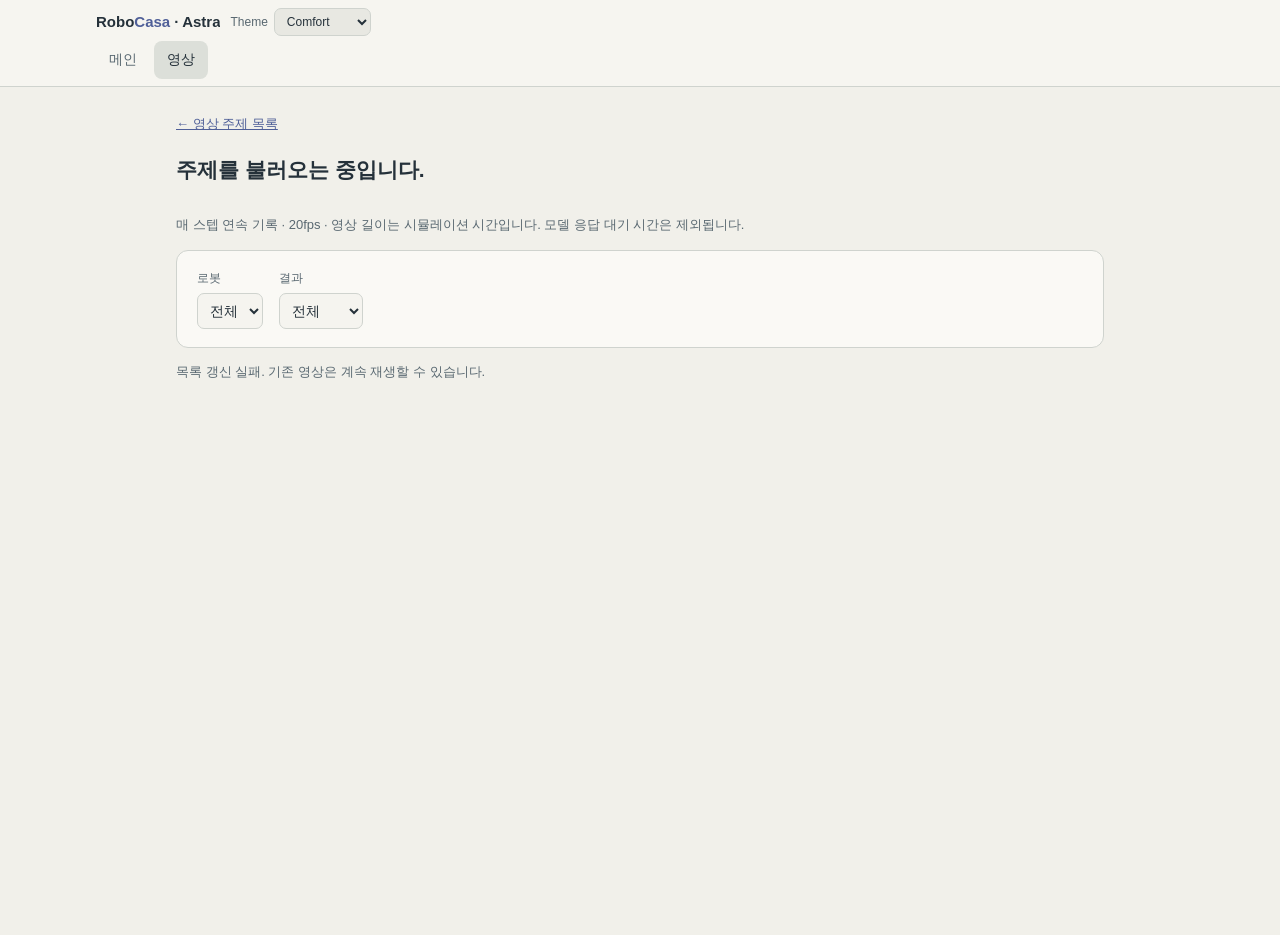
==== status-page/topic.html @ 716814c4 "Organize videos by topic with multi-recording detail pages" ====
<!DOCTYPE html>
<html lang="ko">
<head>
<meta charset="utf-8">
<meta name="viewport" content="width=device-width, initial-scale=1">
<title>RoboCasa · Astra | 영상 주제</title>
<link rel="stylesheet" href="assets/site.css">
<link rel="stylesheet" href="style.css">
<script src="assets/theme.js"></script>
</head>
<body>
<a class="skip" href="#content">본문으로 이동</a>
<header>
  <nav class="nav">
    <div class="brand">Robo<span>Casa</span> · Astra</div>
    <div class="nav-tabs" aria-label="페이지 탭"><a href="index.html">메인</a><a href="videos.html" class="active" aria-current="page">영상</a></div>
  </nav>
</header>
<main id="content" class="wrap" aria-label="주제별 영상 페이지">
<a class="back-link" href="videos.html">← 영상 주제 목록</a>
<h1 id="topic-title">주제를 불러오는 중입니다.</h1>
<p id="topic-description"></p>
<div id="topic-meta" class="topic-meta"></div>
<div id="topic-tags" class="tags"></div>
<p class="dim">매 스텝 연속 기록 · 20fps · 영상 길이는 시뮬레이션 시간입니다. 모델 응답 대기 시간은 제외됩니다.</p>
<div class="card filters"><label>로봇 <select id="detail-robot"><option value="">전체</option></select></label><label>결과 <select id="detail-status"><option value="">전체</option><option>진행 중</option><option>성공</option><option>미성공</option><option>오류</option></select></label></div>
<p id="detail-count" class="dim" aria-live="polite"></p>
<div id="video-list" class="topic-videos"></div>
<script src="assets/topics.js"></script>
<script src="assets/topic.js"></script>
</main>
</body>
</html>
---- status-page/assets/site.css ----
@import url("theme.css");
  *{box-sizing:border-box}
  body{margin:0;background:var(--bg);color:var(--tx);font:15px/1.55 -apple-system,BlinkMacSystemFont,"Segoe UI",Roboto,sans-serif;overflow-x:hidden}
  /* top bar */
  header{position:sticky;top:0;z-index:10;background:var(--header);border-bottom:1px solid var(--bd);backdrop-filter:blur(6px)}
  .nav{max-width:1120px;margin:0 auto;display:grid;grid-template-columns:auto minmax(0,1fr) auto auto;align-items:center;gap:8px;padding:0 16px;height:52px}
  .brand{font-weight:700;font-size:15px;margin-right:6px;white-space:nowrap}
  .brand span{color:var(--acc)}
  .nav-tabs{display:flex;align-items:center;gap:4px;min-width:0;white-space:nowrap}
  .nav button{background:none;border:none;color:var(--dim);font:inherit;font-size:14px;padding:8px 13px;border-radius:8px;cursor:pointer}
  .nav button:hover{color:var(--tx);background:var(--surface-hover)}
  .nav button.active{color:var(--tx);background:var(--surface-active)}
  .nav-tabs>a{color:var(--dim);text-decoration:none;font-size:13px;padding:8px 10px;border-radius:8px}
  .nav-tabs>a:hover{color:var(--tx);background:var(--surface-hover)}
  .live{margin-left:auto;font-size:12px;color:var(--dim);display:flex;align-items:center;gap:6px}
  .dot{width:8px;height:8px;border-radius:50%;background:var(--run);box-shadow:0 0 8px var(--run);animation:pulse 1.6s infinite}
  @keyframes pulse{50%{opacity:.4}}
  /* layout */
  .wrap{max-width:960px;margin:0 auto;padding:24px 16px 70px}
  .tab{display:none;scroll-margin-top:120px}.tab.active{display:block}
  h1{font-size:21px;margin:0 0 16px}
  .card{background:var(--card);border:1px solid var(--bd);border-radius:12px;padding:18px 20px;margin:14px 0}
  h2{font-size:16px;margin:0 0 12px;padding-bottom:8px;border-bottom:1px solid var(--bd)}
  table{width:100%;border-collapse:collapse;font-size:14px}
  th,td{text-align:left;padding:7px 10px;border-bottom:1px solid var(--bd);vertical-align:top}
  th{color:var(--dim);font-weight:600;font-size:12px;text-transform:uppercase;letter-spacing:.03em}
  tr:last-child td{border-bottom:none}
  code{background:var(--surface-deep);border:1px solid var(--bd);border-radius:5px;padding:1px 6px;font-size:12px;color:var(--code-tx)}
  .badge{display:inline-block;font-size:12px;font-weight:600;padding:2px 9px;border-radius:20px;white-space:nowrap}
  .b-ok{background:var(--ok-soft);color:var(--ok)}
  .b-run{background:var(--run-soft);color:var(--run)}
  .b-wait{background:var(--wait-soft);color:var(--wait)}
  .b-rev{background:var(--rev-soft);color:var(--rev)}
  .b-blk{background:var(--red-soft);color:var(--red)}
  .kpi{display:flex;gap:12px;flex-wrap:wrap;margin:6px 0}
  .kpi div{flex:1;min-width:120px;background:var(--surface-deep);border:1px solid var(--bd);border-radius:9px;padding:12px}
  .kpi .n{font-size:20px;font-weight:700}.kpi .l{font-size:12px;color:var(--dim)}
  ul{margin:6px 0;padding-left:20px}li{margin:3px 0}
  .now{border-left:3px solid var(--run)}
  .grid{display:grid;grid-template-columns:repeat(auto-fill,minmax(280px,1fr));gap:14px}
  video{width:100%;border-radius:8px;background:var(--video-bg);display:block}
  .vcap{font-size:13px;margin:8px 0 2px}
  .vsub{font-size:12px;color:var(--dim)}
  .ok{color:var(--ok)}.no{color:var(--red)}
  .dim{color:var(--dim);font-size:13px}
  .foot{color:var(--dim);font-size:12px;margin-top:26px;text-align:center}
  a{color:var(--rev)}
  .filt{background:var(--surface-deep);border:1px solid var(--bd);color:var(--dim);font:inherit;font-size:13px;padding:8px 14px;border-radius:8px;cursor:pointer}
  .filt.active{background:var(--surface-active);color:var(--tx);border-color:var(--acc)}
  .bar{display:inline-block;height:7px;border-radius:4px;background:var(--acc);vertical-align:middle;margin-right:7px}
  .sr{font-variant-numeric:tabular-nums}
  th.sort{cursor:pointer;user-select:none}
  th.sort:hover{color:var(--tx)}
  th.sort .ar{opacity:.5;font-size:10px;margin-left:3px}
  .item{display:flex;align-items:flex-start;gap:10px;padding:9px 0;border-bottom:1px solid var(--bd)}
  .item:last-child{border-bottom:none}
  .item .tt{flex:1}
  .item .nt{font-size:12px;color:var(--dim);margin-top:2px}
  .chk{width:16px;height:16px;border:1.5px solid var(--dim);border-radius:5px;margin-top:2px;flex:none}
  .chk.on{background:var(--ok);border-color:var(--ok)}
  .rl-tabs{display:flex;gap:8px;margin-bottom:6px;flex-wrap:wrap}
  .rl-tabs button{background:var(--surface-deep);border:1px solid var(--bd);color:var(--dim);font:inherit;font-size:13px;padding:6px 14px;border-radius:8px;cursor:pointer}
  .rl-tabs button.active{background:var(--surface-active);color:var(--tx);border-color:var(--acc)}
  .rl-view{display:grid;grid-template-columns:1.3fr 1fr;gap:20px}
  @media(max-width:720px){.rl-view{grid-template-columns:1fr}}
  .rl-rewardbox{background:var(--surface-deep);border:1px solid var(--bd);border-radius:10px;padding:12px 14px;margin-bottom:12px}
  .rl-cum{font-size:30px;font-weight:700;font-variant-numeric:tabular-nums}
  .rl-pred{width:100%;border-collapse:collapse}
  .rl-pred td{padding:5px 6px;border-bottom:1px solid var(--bd);font-size:13px}
  .rl-pred td:last-child{text-align:right;font-variant-numeric:tabular-nums}
  .pt{color:var(--ok);font-weight:600}.pf{color:var(--dim)}
  .fire{color:var(--run);font-weight:600}
  .tgt{display:flex;align-items:center;gap:8px;padding:4px 0;font-size:13px}
  .tgt .tk{width:15px;height:15px;border:1.5px solid var(--dim);border-radius:5px;flex:none}
  .tgt .tk.on{background:var(--ok);border-color:var(--ok)}
  .tgt .tb{margin-left:auto;color:var(--dim);font-variant-numeric:tabular-nums}

  /* RL training design */
  .section-head{display:flex;align-items:center;justify-content:space-between;gap:12px;border-bottom:1px solid var(--bd);padding-bottom:9px;margin-bottom:16px}
  .section-head h2{border:0;padding:0;margin:0}
  .arch-stack{max-width:720px;margin:0 auto 24px;display:flex;flex-direction:column;align-items:center}
  .arch-node{width:100%;border:1px solid var(--line-strong);background:var(--surface);border-radius:10px;padding:13px 16px;display:grid;gap:2px;text-align:center}
  .arch-node strong{font-size:16px}.arch-node>span:last-child{color:var(--dim);font-size:13px}
  .arch-kicker{text-transform:uppercase;letter-spacing:.09em;font-size:10px;color:var(--acc)}
  .arch-planner{border-color:var(--acc);background:var(--planner-bg)}
  .arch-manager{border-color:var(--line-strong)}.arch-adapter{border-color:var(--acc);background:var(--accent-soft)}
  .arch-world{border-color:var(--line-strong)}
  .arch-arrow{height:50px;display:flex;flex-direction:column;justify-content:center;align-items:center;color:var(--acc);font-size:17px}
  .arch-arrow span{font-size:11px;color:var(--dim);line-height:1.2}
  .arch-pair{width:100%;display:grid;grid-template-columns:1fr 32px 1fr;align-items:center}.arch-plus{text-align:center;color:var(--acc);font-size:22px}
  .arch-feedback{margin-top:12px;width:100%;padding:10px 14px;border:1px dashed var(--line-strong);border-radius:9px;color:var(--dim);font-size:13px;text-align:center}
  .subhead{font-size:14px;margin:22px 0 10px;color:var(--subhead)}
  .definition-grid{display:grid;grid-template-columns:repeat(2,minmax(0,1fr));gap:9px}
  .definition-grid>div{border:1px solid var(--bd);border-radius:9px;padding:11px 12px;background:var(--surface);display:grid;gap:3px}
  .definition-grid b{font-size:13px}.definition-grid span{font-size:12px;color:var(--dim)}
  .task-flow{display:grid;grid-template-columns:repeat(3,minmax(0,1fr));gap:8px}
  .task-flow>div{display:flex;gap:8px;align-items:flex-start;border:1px solid var(--bd);border-radius:9px;padding:10px;background:var(--surface);font-size:12px}
  .task-flow i{font-style:normal;width:20px;height:20px;border-radius:50%;display:grid;place-items:center;background:var(--accent-soft);color:var(--accent-text);font-weight:700;flex:none}
  .target-task{border-left:3px solid var(--acc);padding:12px 15px;background:var(--surface);border-radius:0 9px 9px 0;display:grid;gap:3px;margin-bottom:14px}
  .target-task strong{font-size:17px}.target-task>span:last-child{color:var(--dim);font-size:13px}
  .skill-grid{display:grid;grid-template-columns:repeat(3,minmax(0,1fr));gap:10px}
  .skill-card{position:relative;border:1px solid var(--bd);border-radius:10px;padding:14px;background:var(--surface);min-width:0}
  .skill-card h3{font-size:14px;margin:0 0 9px;padding-right:24px}.skill-card code{display:block;white-space:normal;line-height:1.45;margin-bottom:12px}
  .skill-num{position:absolute;right:12px;top:10px;color:var(--dim);font-size:12px;font-weight:700}
  .skill-card dl{margin:0;display:grid;grid-template-columns:54px 1fr;gap:6px 8px;font-size:12px}.skill-card dt{color:var(--acc);font-weight:600}.skill-card dd{margin:0;color:var(--dim)}
  @media(max-width:720px){.definition-grid,.task-flow,.skill-grid{grid-template-columns:1fr}.arch-pair{grid-template-columns:1fr}.arch-plus{padding:7px}.section-head{align-items:flex-start}}

  .contract-code{margin:0;background:var(--surface-deep);border:1px solid var(--bd);border-radius:9px;padding:14px 16px;overflow:auto;color:var(--code-tx);font:12px/1.55 ui-monospace,SFMono-Regular,Menlo,Consolas,monospace;white-space:pre}
  .contract-code code{background:none;border:0;padding:0;color:inherit;font:inherit}
  .skill-contract-grid{display:grid;gap:12px;margin-top:12px}
  .skill-contract{border:1px solid var(--bd);border-radius:11px;background:var(--surface);padding:14px}
  .contract-head{display:flex;justify-content:space-between;align-items:center;gap:12px;margin-bottom:10px}
  .contract-head>div{display:flex;align-items:center;gap:9px}.contract-head h3{margin:0;font-size:15px}
  .skill-num-inline{color:var(--acc);font-size:12px;font-weight:700}
  .adapter-key{font:11px ui-monospace,SFMono-Regular,Menlo,Consolas,monospace;color:var(--accent-text);background:var(--accent-soft);padding:3px 8px;border-radius:20px;white-space:nowrap}
  .implementation-note{margin-top:12px;padding:11px 13px;border:1px dashed var(--line-strong);border-radius:9px;color:var(--dim);font-size:12px}
  .train-stage-grid{display:grid;grid-template-columns:repeat(2,minmax(0,1fr));gap:10px}
  .train-stage{border:1px solid var(--bd);border-radius:10px;background:var(--surface);padding:14px}
  .train-stage h3{font-size:14px;margin:0 0 8px}.train-stage p{font-size:12px;color:var(--dim);margin:0 0 8px}.train-stage ul{font-size:12px;color:var(--subhead);margin:0;padding-left:18px}
  .train-gate{margin-top:12px;border-left:3px solid var(--ok);background:var(--surface);border-radius:0 9px 9px 0;padding:12px 14px}
  .train-gate h3{font-size:14px;margin:0 0 6px}.train-gate p{font-size:12px;color:var(--dim);margin:0}
  @media(max-width:720px){.train-stage-grid{grid-template-columns:1fr}}
  .reference-strip{display:grid;grid-template-columns:repeat(4,minmax(0,1fr));gap:8px;margin:12px 0 18px}
  .reference-chip{display:grid;gap:3px;padding:10px 12px;border:1px solid var(--bd);border-radius:9px;background:var(--surface);text-decoration:none}
  .reference-chip b{font-size:12px;color:var(--tx)}.reference-chip span{font-size:11px;color:var(--dim)}
  .schema-note{font-size:12px;color:var(--dim);margin:8px 0 0}
  @media(max-width:720px){.reference-strip{grid-template-columns:1fr 1fr}}
  .exp-controls{display:grid;grid-template-columns:2fr repeat(3,1fr);gap:8px;margin-bottom:14px}
  .exp-controls input,.exp-controls select{width:100%;background:var(--surface-deep);border:1px solid var(--bd);border-radius:8px;color:var(--tx);padding:9px 11px;font:inherit;font-size:12px}
  .exp-list-head,.exp-list-row{display:grid;grid-template-columns:150px 2fr 1.4fr 75px;gap:12px;align-items:center}.exp-list-head{padding:0 10px 7px;color:var(--dim);font-size:10px;text-transform:uppercase}.exp-list-row{padding:12px 10px;border-top:1px solid var(--bd);color:inherit;text-decoration:none}.exp-list-row:hover{background:var(--surface-hover)}.exp-list-row b{font-size:13px}.exp-list-row small{display:block;color:var(--dim);font-size:11px;margin-top:2px}.exp-list-row .go{text-align:right;color:var(--acc)}
  @media(max-width:720px){.exp-controls{grid-template-columns:1fr 1fr}.exp-controls input{grid-column:1/-1}.exp-list-head{display:none}.exp-list-row{grid-template-columns:1fr 70px}.exp-list-row .exp-date,.exp-list-row .exp-context{grid-column:1}.exp-list-row .exp-title{grid-column:1}.exp-list-row .go{grid-column:2;grid-row:1/4}}
  @media(max-width:1280px){
    header{position:relative}
    .nav{height:auto;grid-template-columns:minmax(0,1fr) auto;grid-template-areas:"brand theme" "tabs tabs";gap:5px 10px;padding:8px 16px 0}
    .brand{grid-area:brand;margin:0;min-width:0;overflow:hidden;text-overflow:ellipsis}
    .nav .theme-control{grid-area:theme;margin:0}
    .nav-tabs{grid-area:tabs;width:100%;overflow-x:auto;overscroll-behavior-inline:contain;scrollbar-width:none;padding-bottom:7px}
    .nav-tabs::-webkit-scrollbar{display:none}
    .nav-tabs>*{flex:none}
    .nav .live{display:none}
    .nav button{padding:6px 8px;font-size:12px}
    .nav-tabs>a{padding:6px 8px;font-size:12px}
  }

  /* Skill VLA Framework */
  .framework-lede{margin:-12px 0 18px;color:var(--dim);font-size:13px;letter-spacing:.04em}
  .architecture-card{overflow:hidden}
  .architecture-status{display:grid;grid-template-columns:1fr 1fr;gap:9px;margin:15px 0}
  .architecture-status>div{display:grid;gap:3px;padding:11px 13px;border:1px solid var(--bd);border-radius:9px;background:var(--surface)}
  .architecture-status .target{border-left:3px solid var(--acc)}.architecture-status .current{border-left:3px solid var(--run)}
  .architecture-status small{font-size:9px;letter-spacing:.1em;color:var(--acc);font-weight:800}.architecture-status .current small{color:var(--run)}
  .architecture-status b{font-size:12px}.architecture-status span{font-size:10px;color:var(--dim)}
  .architecture-legend{display:flex;justify-content:flex-end;gap:14px;margin:0 2px 7px;color:var(--dim);font-size:9px;text-transform:uppercase;letter-spacing:.06em}
  .architecture-legend span{display:flex;align-items:center;gap:5px}.architecture-legend i{display:inline-block;width:22px;border-top:2px solid var(--acc)}.architecture-legend .legend-async{border-top-style:dashed}.architecture-legend .legend-eval{border-top:2px dotted var(--red)}
  .architecture-scroll{max-width:100%;overflow-x:auto;overscroll-behavior-inline:contain;padding:2px 2px 10px;border-radius:10px;scrollbar-width:thin}
  .architecture-scroll:focus-visible{outline:2px solid var(--acc);outline-offset:2px}
  .architecture-map{min-width:790px;display:grid;gap:9px;padding:10px;border:1px solid var(--bd);border-radius:11px;background:var(--surface-deep)}
  .arch-plane{min-width:0;padding:10px;border:1px solid var(--line-strong);border-radius:9px;background:var(--card)}
  .arch-plane>header{display:flex;align-items:center;justify-content:space-between;gap:10px;margin:-10px -10px 9px;padding:7px 10px;border-bottom:1px solid var(--bd);background:var(--surface);border-radius:9px 9px 0 0}
  .arch-plane>header span{font-size:9px;font-weight:900;letter-spacing:.11em;color:var(--acc)}.arch-plane>header small{font-size:9px;color:var(--dim)}
  .plane-modules{display:grid;align-items:stretch;gap:7px}.planning-modules{grid-template-columns:1fr .9fr 1fr .55fr 1.15fr}.execution-modules{grid-template-columns:1.1fr .65fr 1.1fr 1fr}
  .arch-module{min-width:0;display:grid;align-content:center;gap:2px;padding:9px 10px;border:1px solid var(--bd);border-radius:7px;background:var(--surface)}
  .arch-module small{font-size:8px;letter-spacing:.08em;color:var(--dim)}.arch-module b{font-size:11px;overflow-wrap:anywhere}.arch-module span{font-size:9px;color:var(--dim);overflow-wrap:anywhere}
  .arch-module.target-module,.manager-module{border-color:var(--acc);background:var(--planner-bg)}.verifier-client{border-style:dashed;border-color:var(--acc)}.telemetry{border-left:3px solid var(--line-strong)}
  .arch-edge{min-width:0;display:grid;place-content:center;text-align:center;color:var(--dim)}.arch-edge span{font-size:8px;line-height:1.35}.arch-edge i{color:var(--acc);font-size:17px;font-style:normal;font-weight:900}
  .registry-row{display:flex;align-items:center;gap:8px;margin-top:8px}.registry-row .registry{width:45%;border-color:var(--line-strong)}.registry-row .split{display:flex;align-items:center;gap:8px;text-align:left}
  .plane-output{display:flex;align-items:center;gap:10px;margin-top:8px;padding:7px 9px;border-radius:6px;background:var(--planner-bg);border:1px solid var(--acc);font-size:9px}.plane-output span{flex:none;color:var(--acc);font-weight:800}.plane-output b{overflow-wrap:anywhere}.plane-output.result{background:var(--surface);border-color:var(--line-strong)}
  .local-decision{display:grid;grid-template-columns:auto 1fr auto;gap:9px;align-items:center;margin-top:8px;padding:8px 10px;border-radius:7px;background:var(--surface-deep);border:1px solid var(--bd);font-size:9px}.local-decision b{color:var(--acc)}.local-decision span{color:var(--dim)}.local-decision strong{font-size:9px;color:var(--ok)}
  .host-row{display:grid;grid-template-columns:2fr 1fr 1.15fr;gap:9px}.arch-plane.compact{display:flex;flex-direction:column}.arch-plane.compact>.arch-module{flex:1}
  .shared-gpu-plane{border:2px solid var(--acc)}.server-shell{margin-bottom:7px;border-style:dashed}.shared-gpu-modules{display:grid;grid-template-columns:1fr 1fr;gap:7px}.gpu-scheduler{display:grid;gap:2px;margin-top:7px;padding:7px 9px;border-radius:6px;background:var(--surface-deep);border:1px solid var(--line-strong)}.gpu-scheduler b{font-size:10px}.gpu-scheduler span{font-size:8px;color:var(--dim)}
  .verification-plane .endpoint{margin-top:7px;border-style:dashed}.evaluation-plane{border:2px dotted var(--red)}.evaluation-plane>header span{color:var(--red)}
  .connection-stack{display:grid;grid-template-columns:1fr 1fr;gap:5px}.connection-stack>div{display:grid;grid-template-columns:85px 1fr 85px;gap:6px;align-items:center;padding:6px 8px;border-radius:6px;background:var(--card);border:1px solid var(--bd);font-size:8px}.connection-stack b:last-child{text-align:right}.connection-stack span{text-align:center;color:var(--dim)}.connection-stack .runtime-arrow{color:var(--acc)}.connection-stack .async{grid-column:1/-1;border-style:dashed;border-color:var(--acc)}
  .evaluation-path{display:grid;grid-template-columns:1fr 1.5fr 1fr;gap:10px;align-items:center}.evaluation-path>span{text-align:center;font-size:9px;color:var(--red);border-bottom:2px dotted var(--red);padding-bottom:5px}
  .control-note{display:grid;grid-template-columns:180px 1fr;gap:12px;margin:10px 0 16px;padding:11px 13px;border:1px solid var(--run);border-radius:8px;background:var(--run-soft)}.control-note b{font-size:11px;color:var(--run)}.control-note span{font-size:10px;color:var(--dim)}
  .interface-title{margin:4px 0 7px;font-size:13px}.interface-table-wrap{max-width:100%;overflow-x:auto;overscroll-behavior-inline:contain;border:1px solid var(--bd);border-radius:8px}.interface-table{min-width:760px;font-size:10px}.interface-table th,.interface-table td{padding:6px 8px}.interface-table th{font-size:9px}.interface-table td:nth-child(1),.interface-table td:nth-child(2){font-weight:700}.interface-table .eval-row{background:var(--red-soft)}.interface-table .eval-row td{border-bottom:1px dotted var(--red)}
  .validation-subtitle{font-size:13px;margin:2px 0 4px}.architecture-references{grid-template-columns:repeat(5,minmax(0,1fr))}
  .framework-status{display:grid;grid-template-columns:1fr 1fr;gap:10px;margin:0 0 14px}
  .framework-status>div{display:grid;gap:4px;padding:13px 15px;border-radius:10px;border:1px solid var(--bd);background:var(--surface)}
  .framework-status small{font-size:10px;letter-spacing:.08em;text-transform:uppercase;color:var(--dim)}
  .framework-status b{font-size:14px}.framework-status .status-pass{border-left:3px solid var(--ok)}.framework-status .status-fail{border-left:3px solid var(--red)}
  .overview-flow{display:flex;align-items:stretch;gap:5px;margin:18px 0 10px}
  .overview-flow>span{align-self:center;flex:none;color:var(--acc);font-weight:800}
  .overview-node{flex:1 1 0;min-width:0;display:grid;align-content:center;gap:3px;padding:12px 7px;border:1px solid var(--bd);border-radius:9px;background:var(--surface);text-align:center}
  .overview-node small,.overview-node span{font-size:9px;color:var(--dim)}.overview-node b{font-size:11px;overflow-wrap:anywhere}
  .overview-node.planner,.overview-node.contract{border-color:var(--acc);background:var(--planner-bg)}.overview-node.manager,.overview-node.next{border-color:var(--line-strong)}.overview-node.verifier{border-style:dashed}
  .overview-endpoint{margin-left:auto;width:min(100%,430px);display:grid;grid-template-columns:auto 1fr;gap:2px 12px;padding:10px 13px;border:1px solid var(--line-strong);border-radius:9px;background:var(--surface-deep)}
  .overview-endpoint span{grid-row:1/3;font-size:9px;color:var(--acc);letter-spacing:.06em;text-transform:uppercase;align-self:center}.overview-endpoint b{font-size:12px}.overview-endpoint small{font-size:10px;color:var(--dim)}
  .contract-overview{display:grid;grid-template-columns:repeat(3,minmax(0,1fr));gap:10px}.contract-overview article{min-width:0;border:1px solid var(--bd);border-radius:10px;background:var(--surface);padding:13px}.contract-overview header{display:grid;grid-template-columns:auto 1fr;gap:1px 8px;align-items:center;padding-bottom:9px;border-bottom:1px solid var(--bd)}.contract-overview header small{grid-row:1/3;color:var(--acc);font-weight:800}.contract-overview header b{font-size:13px}.contract-overview header em{font-size:10px;color:var(--dim);font-style:normal}.contract-overview dl{display:grid;grid-template-columns:66px minmax(0,1fr);gap:7px 6px;margin:11px 0 0;font-size:10px}.contract-overview dt{color:var(--acc);font-weight:700}.contract-overview dd{min-width:0;margin:0;color:var(--dim);overflow-wrap:anywhere}.contract-overview code{white-space:normal;overflow-wrap:anywhere;font-size:9px}
  .runtime-flow{display:flex;align-items:stretch;gap:6px;margin:18px 0;overflow-x:auto;padding:3px 1px 10px;scrollbar-width:thin}
  .runtime-node{flex:1 1 110px;min-width:0;display:grid;align-content:center;gap:3px;padding:13px 10px;border:1px solid var(--bd);border-radius:10px;background:var(--surface);text-align:center}
  .runtime-node small,.runtime-node span{font-size:10px;color:var(--dim)}.runtime-node b{font-size:12px}
  .runtime-node.input,.runtime-node.verifier{border-color:var(--acc);background:var(--planner-bg)}
  .runtime-node.policy,.runtime-node.manager{border-color:var(--line-strong)}
  .flow-arrow{align-self:center;color:var(--acc);font-weight:800}
  .decision-grid{display:grid;grid-template-columns:repeat(3,1fr);gap:8px;margin:4px 0 16px}
  .decision-grid article{display:grid;gap:4px;padding:10px 12px;border:1px solid var(--bd);border-radius:9px;background:var(--surface)}
  .decision-grid span{font-size:11px;color:var(--dim)}.decision{font-size:11px;letter-spacing:.05em}.decision.advance{color:var(--ok)}.decision.continue{color:var(--run)}.decision.recover{color:var(--red)}
  .skill-state{display:grid;grid-template-columns:1fr auto 1fr auto 1fr auto 1.3fr;gap:8px;align-items:center;padding:16px;border-radius:11px;background:var(--surface-deep);border:1px solid var(--bd)}
  .skill-state>div{display:grid;text-align:center;gap:2px}.skill-state small{font-size:10px;color:var(--dim)}.skill-state>span{font-size:10px;color:var(--acc);white-space:nowrap}.skill-state em{font-size:10px;color:var(--red);font-style:normal}.success-state{padding:8px;border:1px solid var(--line-strong);border-radius:8px;background:var(--surface)}
  .loopback{text-align:center;margin-top:8px;color:var(--dim);font-size:11px}
  .signal-layout{display:grid;grid-template-columns:1fr 1fr;gap:12px}.signal-card{margin:0}.signal-card h2{margin-top:6px}.signal-card ul{font-size:12px;color:var(--dim)}
  .signal-label{font-size:10px;font-weight:800;letter-spacing:.08em;color:var(--acc)}.runtime-signal{border-top:3px solid var(--acc)}.eval-signal{border:2px dashed var(--line-strong)}.eval-signal .signal-label{color:var(--red)}
  .gate-compare{display:grid;grid-template-columns:1fr auto 1fr;gap:14px;align-items:center}.gate-compare article{padding:16px;border:1px solid var(--bd);border-radius:10px;background:var(--surface)}.gate-compare article>span{font-size:10px;color:var(--acc);letter-spacing:.08em}.gate-compare h3{margin:5px 0;font-size:16px}.gate-compare p{min-height:42px;margin:0 0 8px;font-size:12px;color:var(--dim)}.gate-compare article>b{font-size:11px}.versus{font-size:20px;color:var(--dim)}
  .evidence-kpi{display:grid;grid-template-columns:repeat(3,1fr);gap:8px}.evidence-kpi>div{display:grid;gap:2px;padding:13px;border:1px solid var(--bd);border-radius:9px;background:var(--surface-deep)}.evidence-kpi strong{font-size:20px}.evidence-kpi span{font-size:11px;color:var(--dim)}
  .seed-grid{display:grid;grid-template-columns:repeat(3,1fr);gap:8px;margin:10px 0}.seed-grid article{display:grid;gap:3px;padding:12px;border:1px solid var(--bd);border-radius:9px;background:var(--surface)}.seed-grid span,.seed-grid small{font-size:11px;color:var(--dim)}.seed-grid .warning{border-color:var(--red);background:var(--red-soft)}
  .evidence-conclusion{font-size:13px;padding:12px 14px;border-left:3px solid var(--red);background:var(--surface);border-radius:0 8px 8px 0}
  .framework-cta{display:inline-flex;align-items:center;gap:16px;padding:10px 15px;border-radius:8px;background:var(--acc);color:var(--bg);font-weight:700;text-decoration:none}.framework-cta span{font-size:18px}
  .training-details>summary{display:flex;align-items:center;justify-content:space-between;gap:12px;cursor:pointer}.training-details>summary>span:first-child{display:grid}.training-details summary small{font-size:10px;color:var(--acc);letter-spacing:.08em}.training-details summary>span:last-child{font-size:11px;color:var(--dim)}.training-details[open]>summary{padding-bottom:14px;border-bottom:1px solid var(--bd);margin-bottom:14px}
  .training-summary{display:grid;grid-template-columns:1fr 1fr;gap:8px}.training-summary article{display:grid;gap:3px;padding:10px;border:1px solid var(--bd);border-radius:8px;background:var(--surface)}.training-summary span{font-size:11px;color:var(--dim)}
  .inference-group+.inference-group{margin-top:24px;padding-top:20px;border-top:1px solid var(--bd)}.inference-group-head{display:flex;justify-content:space-between;gap:10px;align-items:end;margin-bottom:10px}.inference-group-head h2{border:0;padding:0;margin:0}.inference-group-head p{margin:0;max-width:560px;text-align:right}
  .inference-grid{display:grid;grid-template-columns:repeat(3,minmax(0,1fr));gap:10px}.inference-card{min-width:0;padding:12px;border:1px solid var(--bd);border-radius:10px;background:var(--surface)}.inference-card.is-e2e{border-top:3px solid var(--acc)}.inference-card.is-warning{border-color:var(--red)}.inference-card video{aspect-ratio:16/9;object-fit:contain}.inference-card h3{font-size:13px;margin:9px 0 6px}.inference-card p{font-size:11px;color:var(--dim);margin:7px 0}.inference-facts{display:grid;gap:4px}.inference-facts div{display:flex;justify-content:space-between;gap:8px;padding:4px 6px;border-radius:5px;background:var(--surface-deep);font-size:10px}.inference-facts span{color:var(--dim)}.fact-bad{color:var(--red);font-weight:700}.fact-ok{color:var(--ok);font-weight:700}.quality-warning{padding:7px 8px;margin-top:8px;border-radius:6px;background:var(--red-soft);color:var(--red);font-size:10px;font-weight:700}
  @media(max-width:820px){.architecture-status{grid-template-columns:1fr}.architecture-scroll{margin-right:-8px}.contract-overview{grid-template-columns:1fr}.inference-grid{grid-template-columns:1fr 1fr}.architecture-references{grid-template-columns:1fr 1fr}}
  @media(max-width:520px){.framework-status,.evidence-kpi,.seed-grid,.training-summary,.inference-grid{grid-template-columns:1fr}.framework-card .section-head{display:grid;justify-items:start}.architecture-card>.dim{font-size:11px}.architecture-map{min-width:760px}.architecture-scroll{margin-left:-5px;margin-right:-5px}.architecture-legend{justify-content:flex-start;flex-wrap:wrap}.control-note{grid-template-columns:1fr}.control-note span{font-size:11px}.contract-overview dl{grid-template-columns:1fr}.contract-overview dt{margin-top:4px}.inference-group-head{display:block}.inference-group-head p{text-align:left;margin-top:4px}.inference-facts div{align-items:flex-start;flex-direction:column;gap:1px}.inference-facts b,.inference-card h3,.quality-warning{overflow-wrap:anywhere}.framework-card,.evidence-card{padding:15px}.reference-strip,.architecture-references{grid-template-columns:1fr}#obsv-ba{table-layout:fixed;font-size:9px}#obsv-ba th,#obsv-ba td{padding:4px 2px;overflow-wrap:anywhere;word-break:break-word}}
---- status-page/style.css ----
/* Navigation and theme match the user's existing RoboCasa tracking page. */
.nav{grid-template-columns:auto minmax(0,1fr) auto}.nav-tabs>a{font:inherit;font-size:14px;padding:8px 13px}.nav-tabs>a.active{color:var(--tx);background:var(--surface-active)}
.wrap{min-height:calc(100vh - 52px)}
.skip{position:fixed;top:-70px;left:16px;z-index:20;background:var(--card);color:var(--tx);padding:10px}.skip:focus{top:8px}
a:focus-visible{outline:2px solid var(--acc);outline-offset:3px}
@media(max-width:620px){.nav{height:auto;min-height:52px;grid-template-columns:auto 1fr;gap:8px;padding:10px 16px}.nav-tabs{justify-content:flex-end}.nav .theme-control{grid-column:1/-1;margin:0;justify-self:end}}

.filters{display:flex;gap:16px;flex-wrap:wrap;align-items:end}.filters label{display:flex;flex-direction:column;gap:6px;font-size:12px;color:var(--dim)}.filters select,.filters input{background:var(--surface);color:var(--tx);border:1px solid var(--bd);border-radius:7px;padding:8px;font:inherit;font-size:14px}.search{flex:1;min-width:180px}.board{overflow:auto;padding:10px 16px}td button,.pagination button,#close-player{background:var(--surface);border:1px solid var(--bd);color:var(--tx);border-radius:6px;padding:7px 12px;cursor:pointer}button:disabled{opacity:.45;cursor:default}.run-id{font-size:12px;white-space:nowrap}.pagination{display:flex;gap:15px;align-items:center;justify-content:center;margin-top:18px}dialog{background:var(--card);color:var(--tx);border:1px solid var(--bd);border-radius:12px;padding:18px;max-width:1100px;width:92vw}dialog::backdrop{background:rgba(0,0,0,.65)}.player-head{display:flex;justify-content:space-between;gap:20px;align-items:start}.player-head h2{border:0;overflow-wrap:anywhere}dialog video{max-height:70vh;object-fit:contain}table{min-width:740px}#count{min-height:20px}
.topic-title-link{font-size:15px;font-weight:600;color:var(--acc);text-decoration:none}.topic-title-link:hover{text-decoration:underline}.topic-summary{margin:7px 0 10px;font-size:12px;color:var(--dim);line-height:1.5;min-width:220px;max-width:430px}.tags{display:flex;flex-wrap:wrap;gap:5px}.tag{font-size:11px;padding:2px 8px;border-radius:20px;background:var(--surface-active);color:var(--acc)}.topic-meta{font-size:13px;color:var(--dim);margin:14px 0}.back-link{display:inline-block;font-size:13px;margin-bottom:20px;color:var(--acc)}.topic-videos{display:grid;gap:18px;grid-template-columns:repeat(2,minmax(0,1fr));align-items:start}.video-entry{margin:0;min-width:0}.video-entry[hidden]{display:none}.entry-description{font-size:13px;color:var(--dim)}.entry-progress{font-size:13px;font-weight:600}.run-id{white-space:normal;overflow-wrap:anywhere}.download-link{display:inline-block;margin-top:10px;font-size:12px;color:var(--acc)}.media-pending{background:var(--surface);border:1px dashed var(--bd);border-radius:8px;min-height:160px;display:flex;align-items:center;justify-content:center;padding:20px;text-align:center;color:var(--dim);font-size:13px}@media(max-width:760px){.topic-videos{grid-template-columns:1fr}}
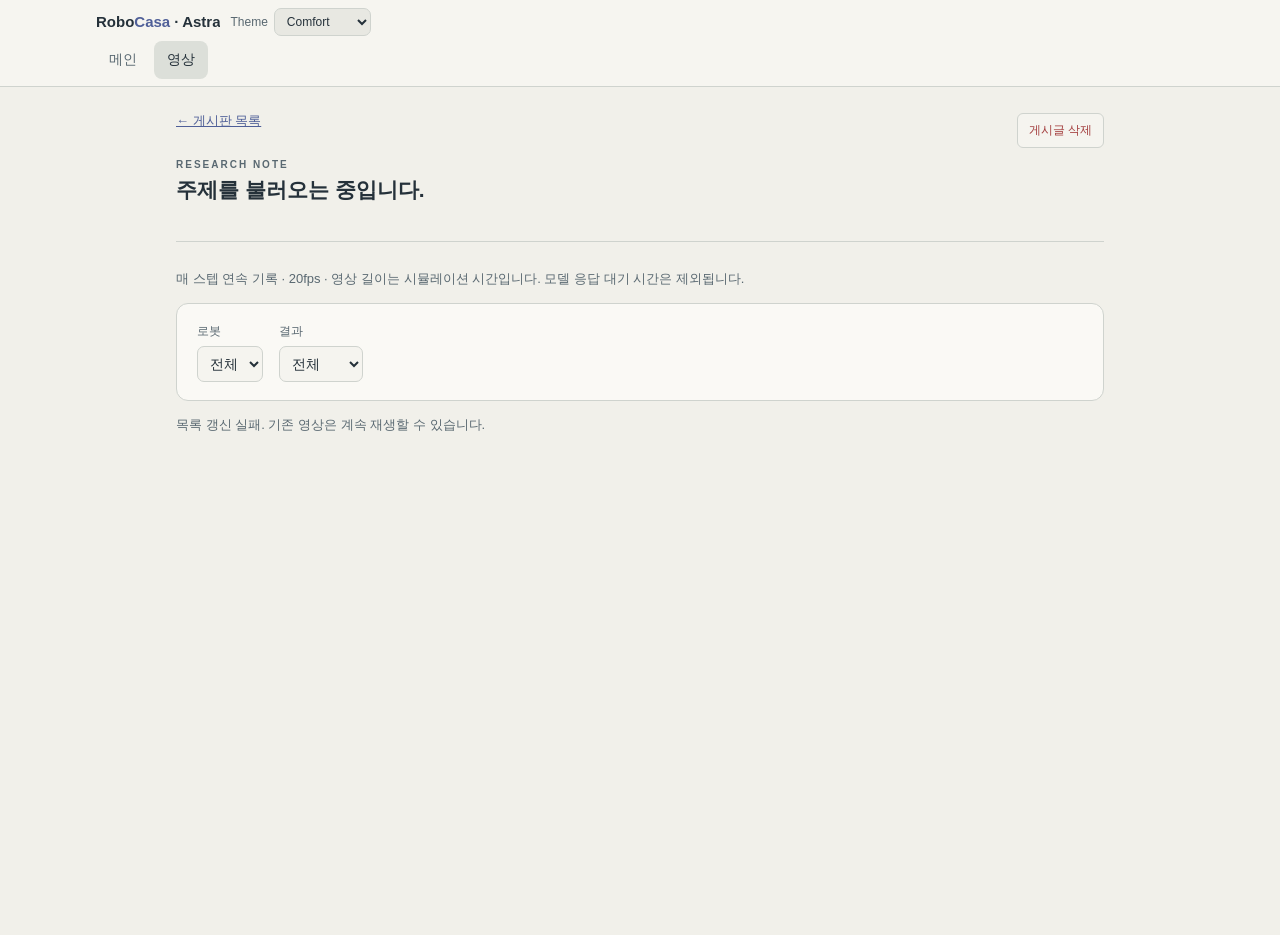
==== commit 7306122e: "Add clickable research board and persistent recoverable deletion" ====
--- a/status-page/topic.html
+++ b/status-page/topic.html
@@ -17,7 +17,8 @@
   </nav>
 </header>
 <main id="content" class="wrap" aria-label="주제별 영상 페이지">
-<a class="back-link" href="videos.html">← 영상 주제 목록</a>
+<div class="board-heading"><a class="back-link" href="videos.html">← 게시판 목록</a><button id="delete-topic" class="delete-button">게시글 삭제</button></div>
+<span class="section-kicker">RESEARCH NOTE</span>
 <h1 id="topic-title">주제를 불러오는 중입니다.</h1>
 <p id="topic-description"></p>
 <div id="topic-meta" class="topic-meta"></div>
@@ -26,6 +27,8 @@
 <div class="card filters"><label>로봇 <select id="detail-robot"><option value="">전체</option></select></label><label>결과 <select id="detail-status"><option value="">전체</option><option>진행 중</option><option>성공</option><option>미성공</option><option>오류</option></select></label></div>
 <p id="detail-count" class="dim" aria-live="polite"></p>
 <div id="video-list" class="topic-videos"></div>
+<p id="notice" class="board-notice" role="status"></p>
+<script src="assets/board.js"></script>
 <script src="assets/topics.js"></script>
 <script src="assets/topic.js"></script>
 </main>
--- a/status-page/style.css
+++ b/status-page/style.css
@@ -7,3 +7,6 @@
 
 .filters{display:flex;gap:16px;flex-wrap:wrap;align-items:end}.filters label{display:flex;flex-direction:column;gap:6px;font-size:12px;color:var(--dim)}.filters select,.filters input{background:var(--surface);color:var(--tx);border:1px solid var(--bd);border-radius:7px;padding:8px;font:inherit;font-size:14px}.search{flex:1;min-width:180px}.board{overflow:auto;padding:10px 16px}td button,.pagination button,#close-player{background:var(--surface);border:1px solid var(--bd);color:var(--tx);border-radius:6px;padding:7px 12px;cursor:pointer}button:disabled{opacity:.45;cursor:default}.run-id{font-size:12px;white-space:nowrap}.pagination{display:flex;gap:15px;align-items:center;justify-content:center;margin-top:18px}dialog{background:var(--card);color:var(--tx);border:1px solid var(--bd);border-radius:12px;padding:18px;max-width:1100px;width:92vw}dialog::backdrop{background:rgba(0,0,0,.65)}.player-head{display:flex;justify-content:space-between;gap:20px;align-items:start}.player-head h2{border:0;overflow-wrap:anywhere}dialog video{max-height:70vh;object-fit:contain}table{min-width:740px}#count{min-height:20px}
 .topic-title-link{font-size:15px;font-weight:600;color:var(--acc);text-decoration:none}.topic-title-link:hover{text-decoration:underline}.topic-summary{margin:7px 0 10px;font-size:12px;color:var(--dim);line-height:1.5;min-width:220px;max-width:430px}.tags{display:flex;flex-wrap:wrap;gap:5px}.tag{font-size:11px;padding:2px 8px;border-radius:20px;background:var(--surface-active);color:var(--acc)}.topic-meta{font-size:13px;color:var(--dim);margin:14px 0}.back-link{display:inline-block;font-size:13px;margin-bottom:20px;color:var(--acc)}.topic-videos{display:grid;gap:18px;grid-template-columns:repeat(2,minmax(0,1fr));align-items:start}.video-entry{margin:0;min-width:0}.video-entry[hidden]{display:none}.entry-description{font-size:13px;color:var(--dim)}.entry-progress{font-size:13px;font-weight:600}.run-id{white-space:normal;overflow-wrap:anywhere}.download-link{display:inline-block;margin-top:10px;font-size:12px;color:var(--acc)}.media-pending{background:var(--surface);border:1px dashed var(--bd);border-radius:8px;min-height:160px;display:flex;align-items:center;justify-content:center;padding:20px;text-align:center;color:var(--dim);font-size:13px}@media(max-width:760px){.topic-videos{grid-template-columns:1fr}}
+.board-heading{display:flex;align-items:center;justify-content:space-between;gap:16px}.board-heading h1{margin:3px 0 16px}.section-kicker{font-size:10px;letter-spacing:2px;color:var(--dim);font-weight:600}.secondary-button,.delete-button{font:inherit;font-size:12px;border:1px solid var(--bd);border-radius:6px;padding:7px 11px;background:var(--surface);color:var(--tx);cursor:pointer;white-space:nowrap}.delete-button{color:var(--red)}.delete-button:hover{background:var(--red-soft)}.board tbody tr{cursor:pointer}.board tbody tr:hover{background:var(--surface-hover)}.topic-summary{display:-webkit-box;-webkit-line-clamp:2;-webkit-box-orient:vertical;overflow:hidden}.board{background:var(--card)}.topic-title-link{font-size:14px}.topic-videos{grid-template-columns:1fr}.video-entry{padding:22px}.video-entry video{max-height:500px;object-fit:contain}.video-entry .board-heading h2{border:none;margin:0}.entry-description{max-width:760px}.board-notice{font-size:13px;color:var(--acc)}.trash-item{display:flex;justify-content:space-between;gap:16px;align-items:center;padding:14px 0;border-bottom:1px solid var(--bd)}.trash-item span{overflow-wrap:anywhere}#trash{max-width:760px}#topic-description{font-size:15px;line-height:1.8;max-width:820px}#topic-meta{padding-bottom:18px;border-bottom:1px solid var(--bd)}
+.video-entry[hidden]{display:none!important}
+#rows td:first-child, #rows td:nth-child(7), thead th:first-child{white-space:nowrap}
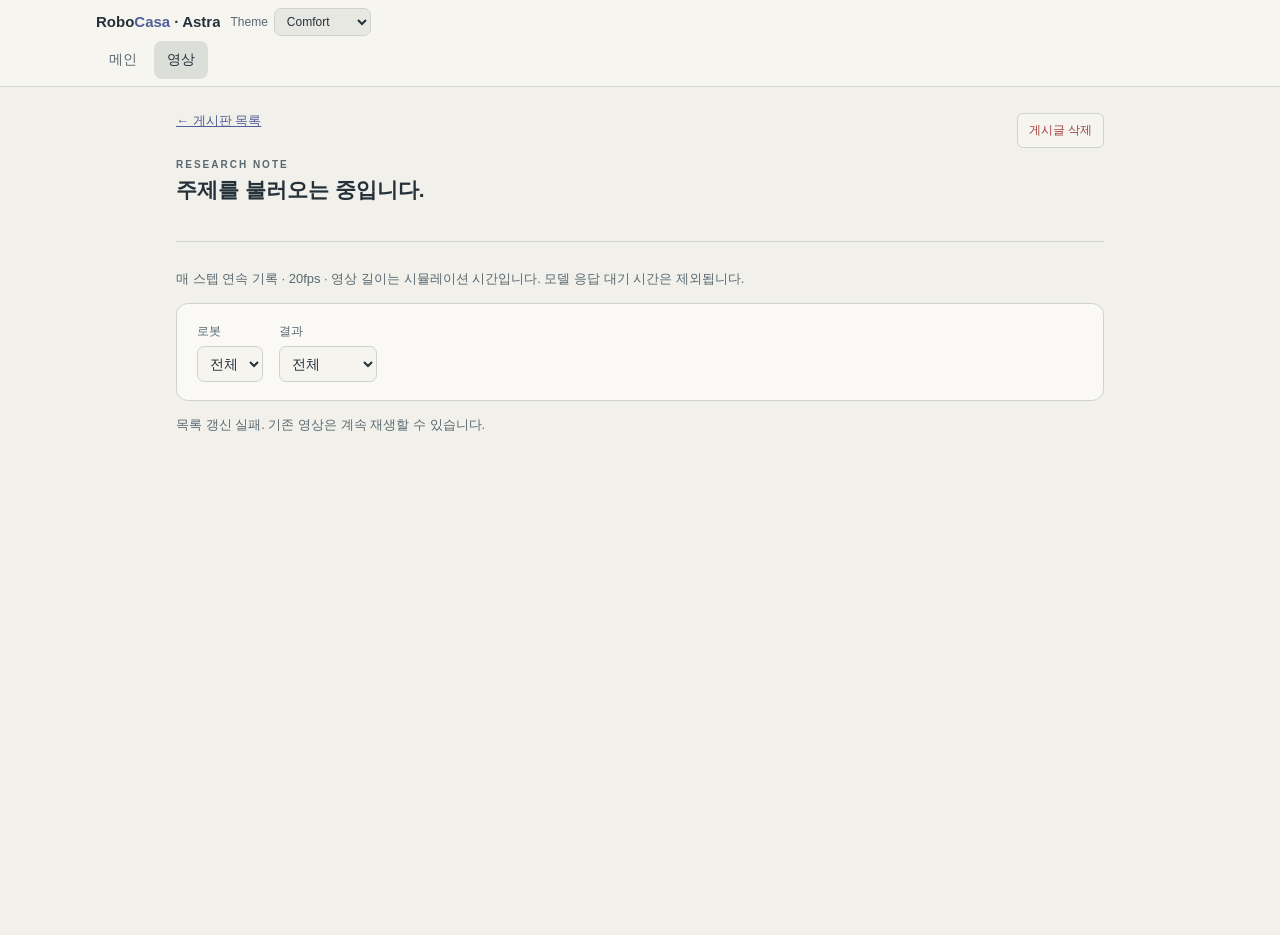
==== commit ba9994fa: "Show common evaluation initial images in the topic board" ====
--- a/status-page/topic.html
+++ b/status-page/topic.html
@@ -23,8 +23,8 @@
 <p id="topic-description"></p>
 <div id="topic-meta" class="topic-meta"></div>
 <div id="topic-tags" class="tags"></div>
-<p class="dim">매 스텝 연속 기록 · 20fps · 영상 길이는 시뮬레이션 시간입니다. 모델 응답 대기 시간은 제외됩니다.</p>
-<div class="card filters"><label>로봇 <select id="detail-robot"><option value="">전체</option></select></label><label>결과 <select id="detail-status"><option value="">전체</option><option>진행 중</option><option>성공</option><option>미성공</option><option>오류</option></select></label></div>
+<p id="recording-note" class="dim">매 스텝 연속 기록 · 20fps · 영상 길이는 시뮬레이션 시간입니다. 모델 응답 대기 시간은 제외됩니다.</p>
+<div class="card filters"><label>로봇 <select id="detail-robot"><option value="">전체</option></select></label><label>결과 <select id="detail-status"><option value="">전체</option><option>진행 중</option><option>성공</option><option>미성공</option><option>오류</option><option>초기 상태</option></select></label></div>
 <p id="detail-count" class="dim" aria-live="polite"></p>
 <div id="video-list" class="topic-videos"></div>
 <p id="notice" class="board-notice" role="status"></p>
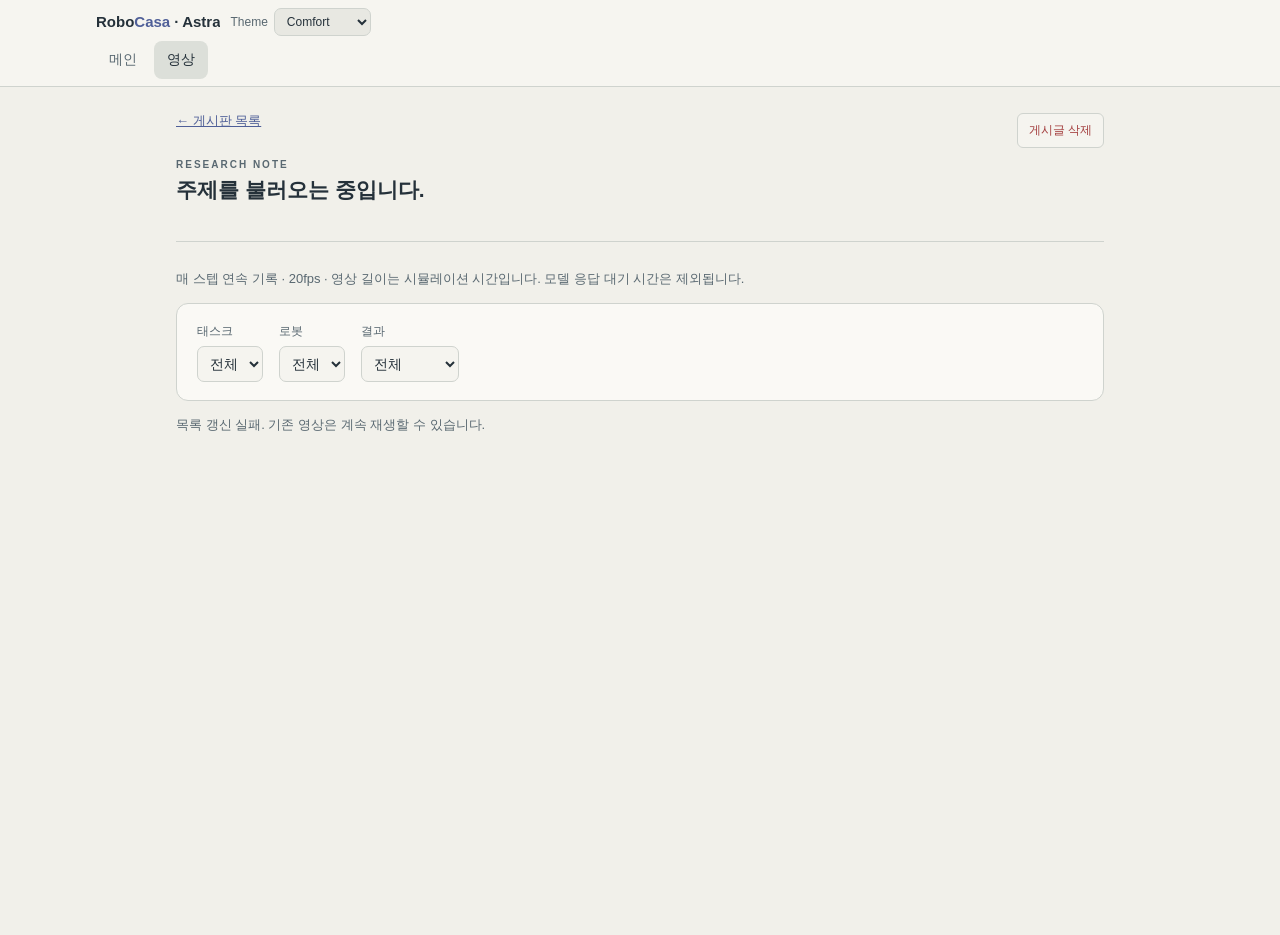
==== commit 5d4afc4f: "Group common scene previews into one filterable gallery" ====
--- a/status-page/topic.html
+++ b/status-page/topic.html
@@ -24,7 +24,7 @@
 <div id="topic-meta" class="topic-meta"></div>
 <div id="topic-tags" class="tags"></div>
 <p id="recording-note" class="dim">매 스텝 연속 기록 · 20fps · 영상 길이는 시뮬레이션 시간입니다. 모델 응답 대기 시간은 제외됩니다.</p>
-<div class="card filters"><label>로봇 <select id="detail-robot"><option value="">전체</option></select></label><label>결과 <select id="detail-status"><option value="">전체</option><option>진행 중</option><option>성공</option><option>미성공</option><option>오류</option><option>초기 상태</option></select></label></div>
+<div class="card filters"><label>태스크 <select id="detail-task"><option value="">전체</option></select></label><label>로봇 <select id="detail-robot"><option value="">전체</option></select></label><label>결과 <select id="detail-status"><option value="">전체</option><option>진행 중</option><option>성공</option><option>미성공</option><option>오류</option><option>초기 상태</option></select></label></div>
 <p id="detail-count" class="dim" aria-live="polite"></p>
 <div id="video-list" class="topic-videos"></div>
 <p id="notice" class="board-notice" role="status"></p>
